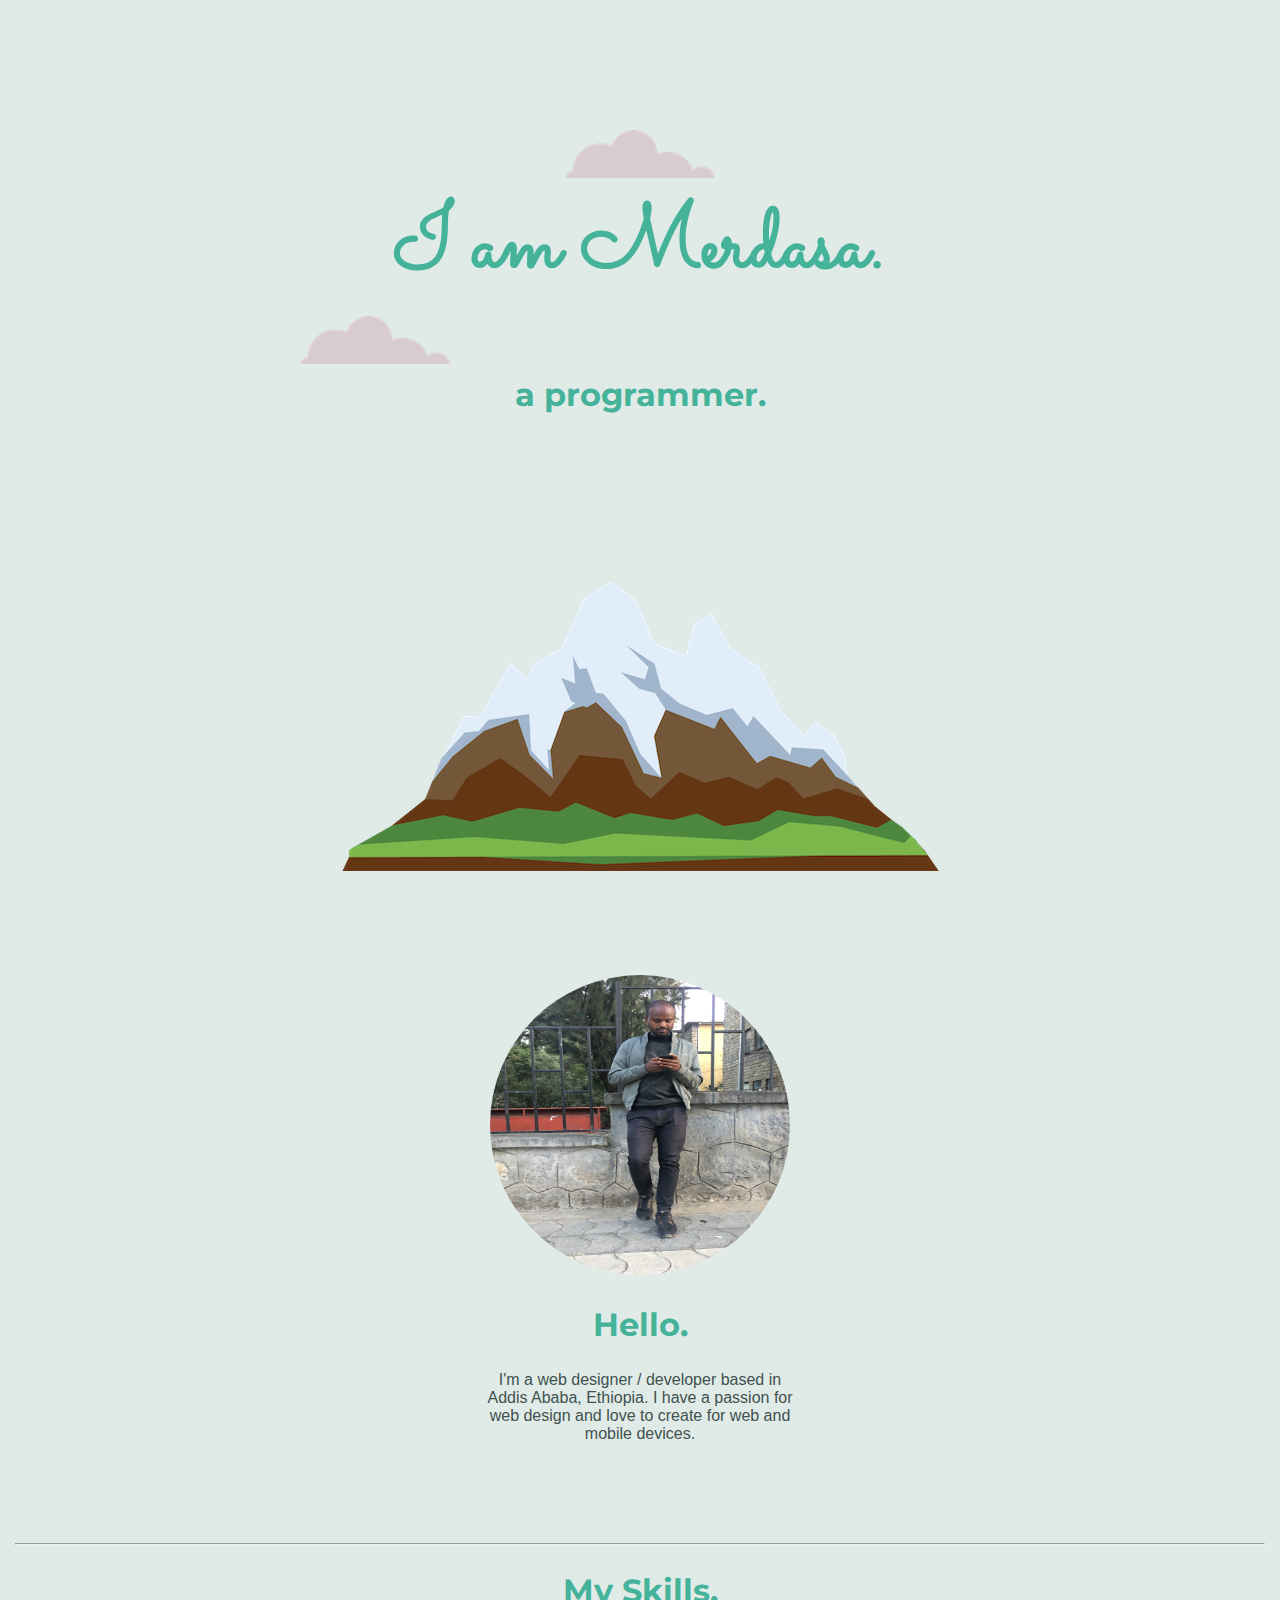
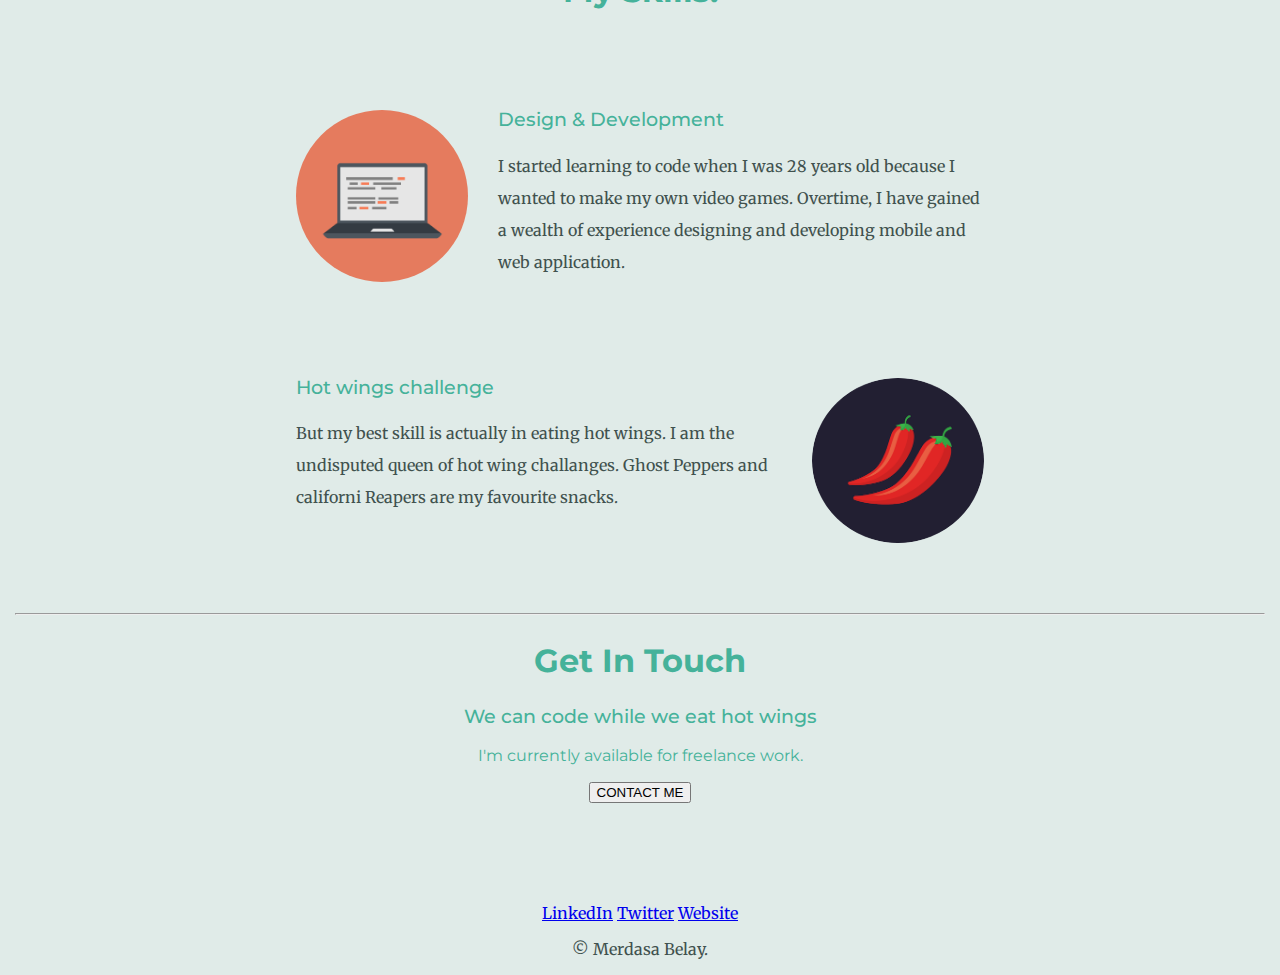
==== CSS-My_site/index.html @ 539b336d "CSS practice" ====
<!DOCTYPE html>
<html lang="en">
  <head>
    <meta charset="UTF-8" />
    <meta http-equiv="X-UA-Compatible" content="IE=edge" />
    <meta name="viewport" content="width=device-width, initial-scale=1.0" />
    <title>Merdasa Belay</title>
    <link rel="stylesheet" href="CSS/styles.css" />
    <link rel="icon" href="CSS/favicon.ico" />
    <link rel="preconnect" href="https://fonts.googleapis.com" />
    <link rel="preconnect" href="https://fonts.gstatic.com" crossorigin />
    <link
      href="https://fonts.googleapis.com/css2?family=Merriweather:ital@0;1&family=Montserrat&family=Sacramento&display=swap"
      rel="stylesheet"
    />
  </head>
  <body>
    <div class="top-container">
      <img class="top-cloud" src="images/cloud.png" alt="top-cloud" />
      <h1>I am Merdasa.</h1>
      <h2>a programmer.</h2>
      <img class="bottom-cloud" src="images/cloud.png" alt="bottom-cloud" />
    </div>
    <div class="middle-container">
      <img src="images/mountain.png" alt="image-of-mountain" />
      <div class="profile">
        <img class="profile-pic" src="images/merdasa.JPG" alt="profile-pic" />
        <h2>Hello.</h2>
        <p>
          I'm a web designer / developer based in Addis Ababa, Ethiopia. I have
          a passion for web design and love to create for web and mobile
          devices.
        </p>
      </div>
      <hr />
      <div class="skills">
        <h2>My Skills.</h2>
        <div class="skill-row">
          <img class="computer" src="images/computer.png" alt="" />
          <h3>Design & Development</h3>
          <p>
            I started learning to code when I was 28 years old because I wanted
            to make my own video games. Overtime, I have gained a wealth of
            experience designing and developing mobile and web application.
          </p>
        </div>
        <div class="skill-row">
          <img class="chillies" src="images/chillies.png" alt="" />
          <h3>Hot wings challenge</h3>
          <p>
            But my best skill is actually in eating hot wings. I am the
            undisputed queen of hot wing challanges. Ghost Peppers and californi
            Reapers are my favourite snacks.
          </p>
        </div>
      </div>
      <hr />
      <div class="contact-me">
        <h2>Get In Touch</h2>
        <h3>We can code while we eat hot wings</h3>
        <p class="love-wings">I'm currently available for freelance work.</p>
        <a href="merdasabelay@gmail.com"
          ><input type="button" value="CONTACT ME"
        /></a>
      </div>
    </div>

    <div class="bottom-container">
      <a
        class="footer-link"
        href="https://www.linkedin.com/in/merdasa-belay-795a03128/"
        >LinkedIn</a
      >
      <a class="footer-link" href="https://twitter.com/MerdasaBelay/"
        >Twitter</a
      >
      <a class="footer-link" href="https://www.appbrewery.co/">Website</a>
      <p>© Merdasa Belay.</p>
    </div>
  </body>
</html>
---- CSS-My_site/CSS/styles.css ----
body {
  margin: 0;
  text-align: center;
  font-family: "Merriweather", serif;
  font-size: 1rem;
  color: #40514e;
  background: rgb(224, 235, 232);
}
h1 {
  margin-top: 0;
  font-family: "Sacramento", cursive;
  font-size: 5.652rem;
  color: rgb(69, 178, 154);
}
h2 {
  font-family: "Montserrat", sans-serif;
  font-size: 2rem;
  color: rgb(69, 178, 154);
}

h3 {
  font-family: "Montserrat", sans-serif;
  font-weight: 500;
  line-height: 1.1;
  color: rgb(69, 178, 154);
}
.love-wings {
  font-family: "Montserrat", sans-serif;
  font-size: 1rem;
  color: rgb(69, 178, 154);
  font-weight: normal;
}

.top-container {
  position: relative;
  /* height: 270px; */
  padding-top: 100px;
  margin: 30px auto 30px auto;
}
.programmer {
  font-family: "Montserrat", sans-serif;
  font-size: 2rem;
  color: rgb(69, 178, 154);
}

.middle-container {
  position: relative;
  min-height: 1px;
  padding-left: 15px;
  padding-right: 15px;
}

*/
/* .pro {
  text-decoration: underline;
  font-size: 1.5rem;
  font-family: "Montserrat", sans-serif;
  color: #66bfbf;
} */

.top-cloud {
  position: absolute;
  right: 300px;
  top: 50px;
}
.bottom-cloud {
  position: absolute;
  bottom: 50px;
  left: 300px;
}
.skill-row {
  width: 55%;
  margin: 100px auto 100px auto;
  text-align: left;
  line-height: 2;
}
.computer {
  border-radius: 50%;
  width: 25%;
  float: left;
  margin-right: 30px;
}
.chillies {
  border-radius: 50%;
  width: 25%;
  float: right;
  margin-left: 30px;
}
.profile-pic {
  border-radius: 50%;
  height: 300px;
  width: 300px;
}
.personal-description {
  font-size: 1.5em;
  text-align: left;
}
.middle-container {
  margin: 100px auto 100px auto;
}

.profile {
  width: 25%;
  margin: 100px auto 100px auto;
  font-family: adobe-garamond-pro, HelveticaNeue-Light, "Helvetica Neue Light",
    "Helvetica Neue", Helvetica, Arial, "Lucida Grande", sans-serif;
}
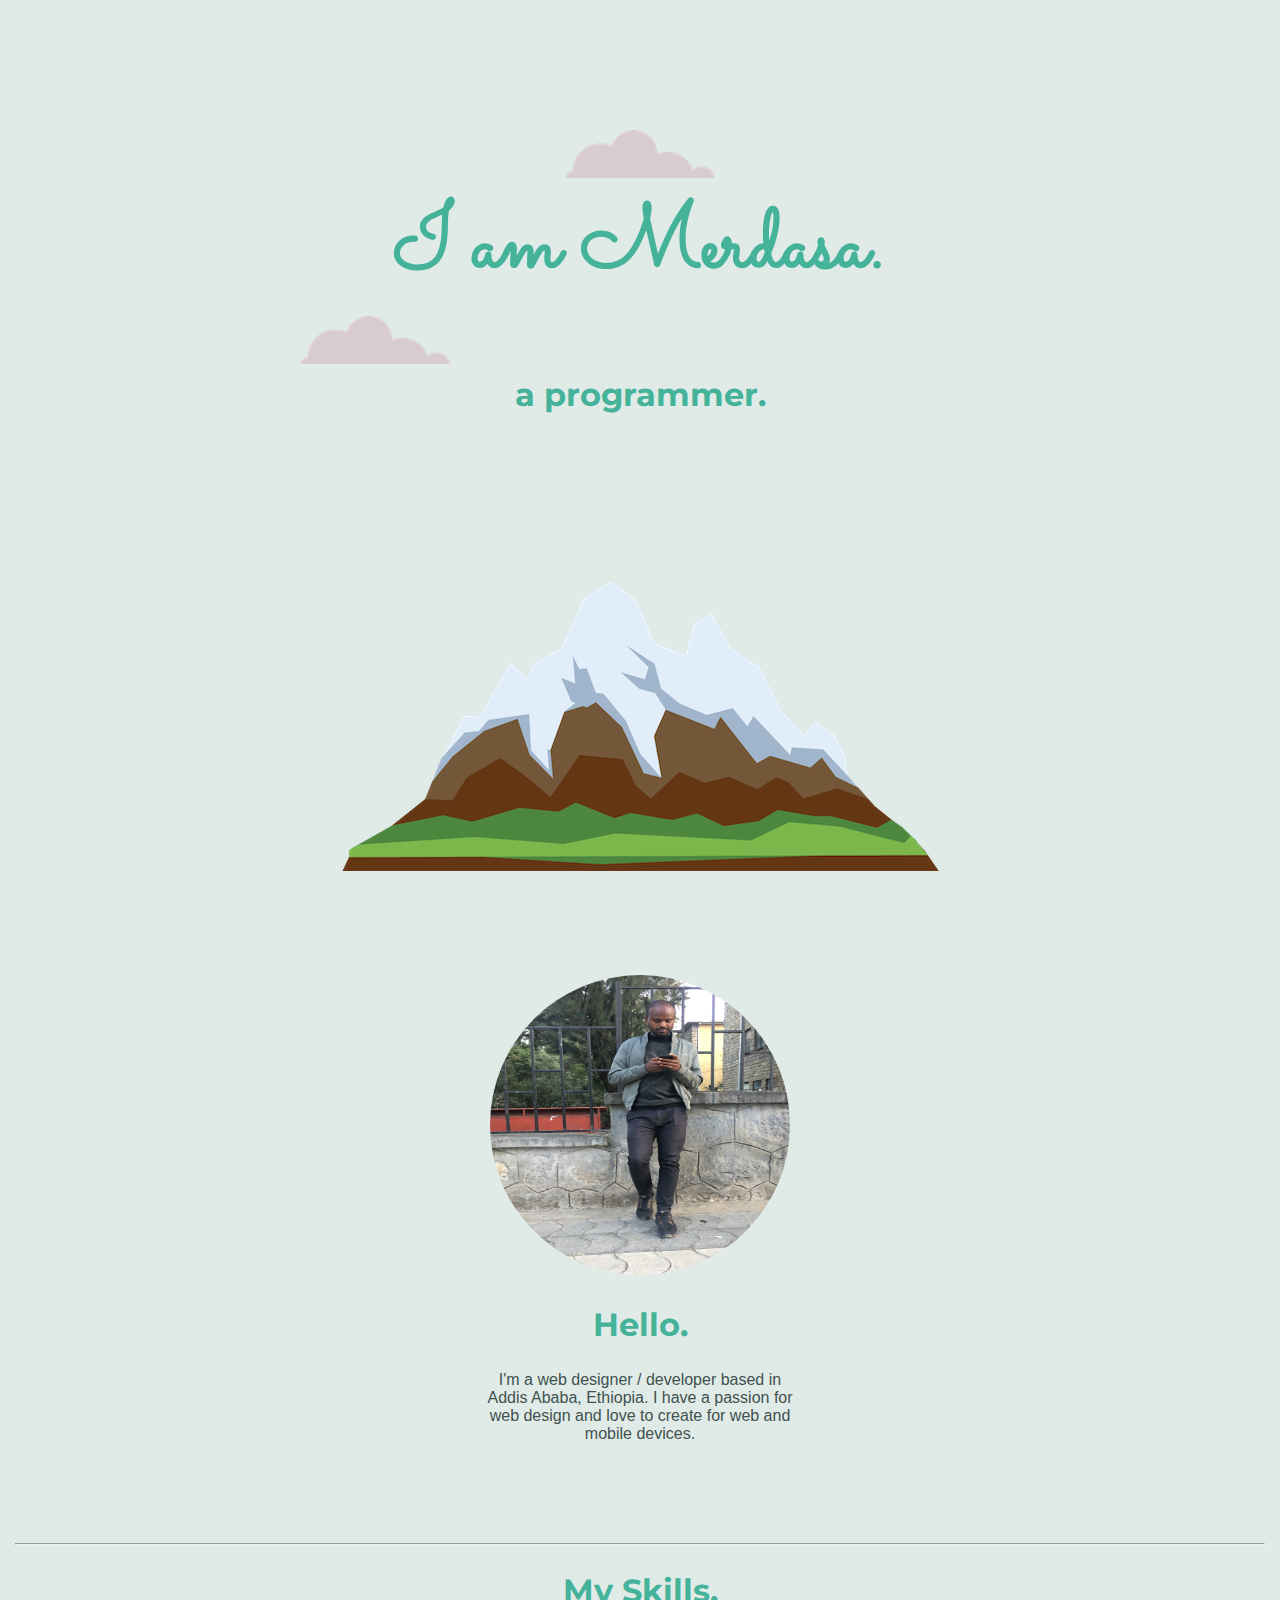
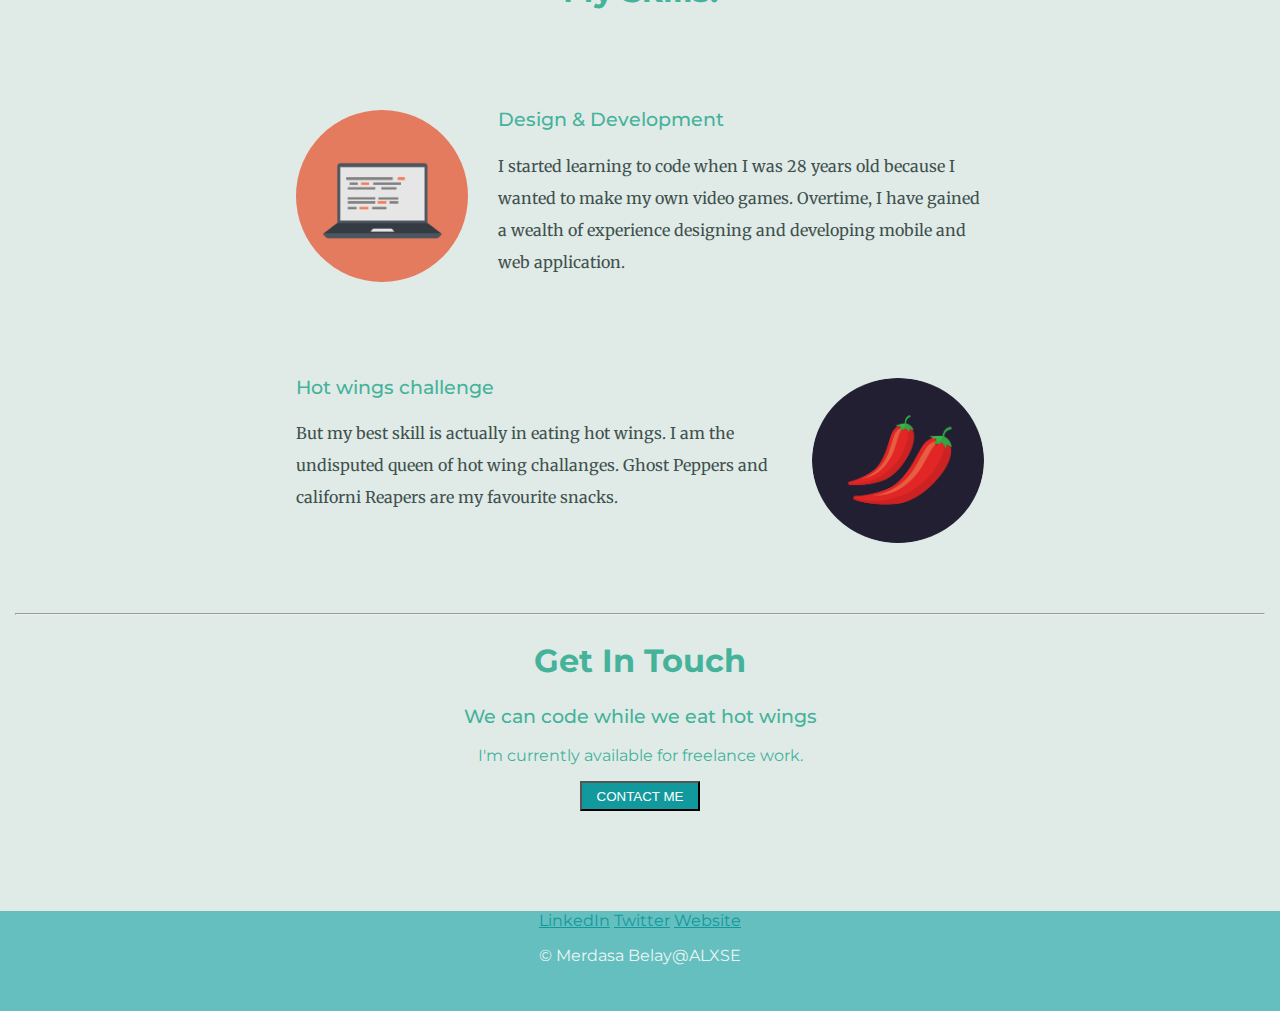
==== commit c25e9418: "adding features" ====
--- a/CSS-My_site/index.html
+++ b/CSS-My_site/index.html
@@ -60,7 +60,7 @@
         <h3>We can code while we eat hot wings</h3>
         <p class="love-wings">I'm currently available for freelance work.</p>
         <a href="merdasabelay@gmail.com"
-          ><input type="button" value="CONTACT ME"
+          ><input class="contact-button" type="button" value="CONTACT ME"
         /></a>
       </div>
     </div>
@@ -75,7 +75,7 @@
         >Twitter</a
       >
       <a class="footer-link" href="https://www.appbrewery.co/">Website</a>
-      <p>© Merdasa Belay.</p>
+      <p class="copy-right">© Merdasa Belay@ALXSE</p>
     </div>
   </body>
 </html>
--- a/CSS-My_site/CSS/styles.css
+++ b/CSS-My_site/CSS/styles.css
@@ -105,3 +105,18 @@
   font-family: adobe-garamond-pro, HelveticaNeue-Light, "Helvetica Neue Light",
     "Helvetica Neue", Helvetica, Arial, "Lucida Grande", sans-serif;
 }
+.bottom-container {
+  color: #eaf6f6;
+  background-color: #66bfbf;
+  height: 100px;
+  font-family: "Montserrat", sans-serif;
+}
+.footer-link {
+  color: #11999e;
+}
+.contact-button {
+  background-color: #11999e;
+  color: white;
+  height: 30px;
+  width: 120px;
+}
